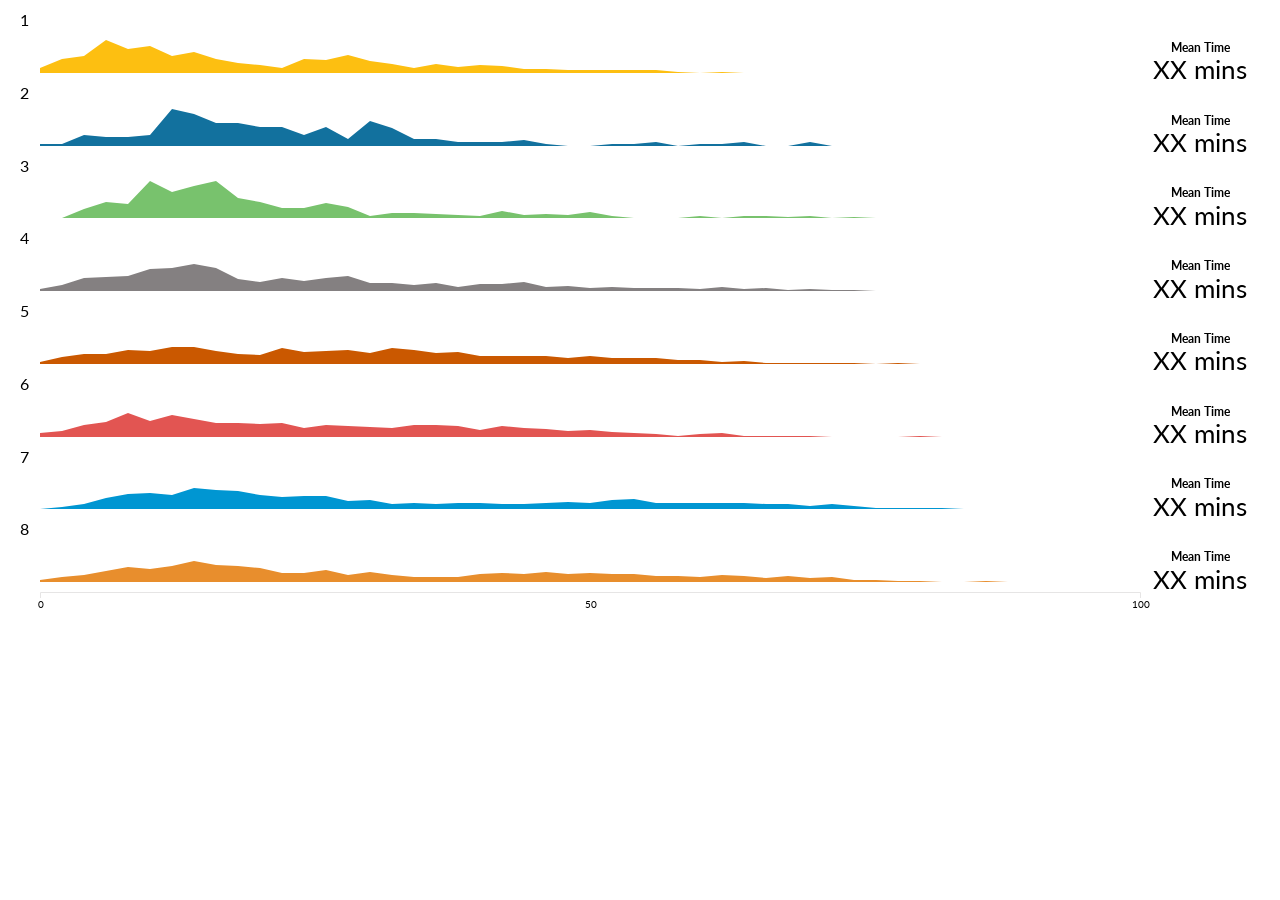
==== allwarddistro.html @ fe2b7de7 "rel link update" ====
<!DOCTYPE html>
<html>
<head>
    <meta charset='utf-8' />
    <title>Ward Map</title>
    <meta name='viewport' content='initial-scale=1,maximum-scale=1,user-scalable=no' />
    
    <link href='stylesheets/css/mapbox-gl.css' rel='stylesheet' />
    <link href="https://fonts.googleapis.com/css?family=Lato:300,400,700,300italic,400italic,700italic,900" rel="stylesheet" type="text/css">
    <link href="stylesheets/css/allwardsdistro.css" rel='stylesheet' />
    <style type="text/css">
    	body {
    		/*background-color: pink;*/
    	}
    </style>
    <!-- <link href="stylesheets/css/wardmap.css" rel='stylesheet' /> -->

</head>
<body>

<div id = "isDesktop40"></div>
<div id = "isTablet40"></div>
<div id = "isPhone40"></div>

<div id='map'></div>

<script src="js/lib/pym.min.js"></script>
<script src="js/lib/d3.v4.min.js"></script>
<script src="js/lib/jquery.min.js"></script>
<script src="js/AllWardDistro.js"></script>

</body>
</html>
---- stylesheets/css/mapbox-gl.css ----
.mapboxgl-map {
    font: 12px/20px 'Helvetica Neue', Arial, Helvetica, sans-serif;
    overflow: hidden;
    position: relative;
    -webkit-tap-highlight-color: rgba(0,0,0,0);
}
.mapboxgl-map:-webkit-full-screen {
    width: 100%;
    height: 100%;
}

.mapboxgl-missing-css {
    display: none;
}

.mapboxgl-canvas-container.mapboxgl-interactive,
.mapboxgl-ctrl-nav-compass {
    cursor: -webkit-grab;
    cursor: -moz-grab;
    cursor: grab;
}
.mapboxgl-canvas-container.mapboxgl-interactive:active,
.mapboxgl-ctrl-nav-compass:active {
    cursor: -webkit-grabbing;
    cursor: -moz-grabbing;
    cursor: grabbing;
}

.mapboxgl-canvas-container.mapboxgl-touch-zoom-rotate {
    -ms-touch-action: pan-x pan-y;
    touch-action: pan-x pan-y;
}
.mapboxgl-canvas-container.mapboxgl-touch-drag-pan {
    -ms-touch-action: pinch-zoom;
}
.mapboxgl-canvas-container.mapboxgl-touch-zoom-rotate.mapboxgl-touch-drag-pan {
    -ms-touch-action: none;
    touch-action: none;
}
.mapboxgl-ctrl-top-left,
.mapboxgl-ctrl-top-right,
.mapboxgl-ctrl-bottom-left,
.mapboxgl-ctrl-bottom-right  { position:absolute; pointer-events:none; z-index:2; }
.mapboxgl-ctrl-top-left      { top:0; left:0; }
.mapboxgl-ctrl-top-right     { top:0; right:0; }
.mapboxgl-ctrl-bottom-left   { bottom:0; left:0; }
.mapboxgl-ctrl-bottom-right  { right:0; bottom:0; }

.mapboxgl-ctrl { clear:both; pointer-events:auto }
.mapboxgl-ctrl-top-left .mapboxgl-ctrl { margin:10px 0 0 10px; float:left; }
.mapboxgl-ctrl-top-right .mapboxgl-ctrl{ margin:10px 10px 0 0; float:right; }
.mapboxgl-ctrl-bottom-left .mapboxgl-ctrl { margin:0 0 10px 10px; float:left; }
.mapboxgl-ctrl-bottom-right .mapboxgl-ctrl { margin:0 10px 10px 0; float:right; }

.mapboxgl-ctrl-group {
    border-radius: 4px;
    -moz-box-shadow: 0px 0px 2px rgba(0,0,0,0.1);
    -webkit-box-shadow: 0px 0px 2px rgba(0,0,0,0.1);
    box-shadow: 0px 0px 0px 2px rgba(0,0,0,0.1);
    overflow: hidden;
    background: #fff;
}
.mapboxgl-ctrl-group > button {
    width: 30px;
    height: 30px;
    display: block;
    padding: 0;
    outline: none;
    border: none;
    box-sizing: border-box;
    background-color: rgba(0,0,0,0);
    cursor: pointer;
}

.mapboxgl-ctrl-group > button + button {
    border-top: 1px solid #ddd;
}
/* https://bugzilla.mozilla.org/show_bug.cgi?id=140562 */
.mapboxgl-ctrl > button::-moz-focus-inner {
    border: 0;
    padding: 0;
}
.mapboxgl-ctrl > button:hover {
    background-color: rgba(0,0,0,0.05);
}
.mapboxgl-ctrl-icon,
.mapboxgl-ctrl-icon > .mapboxgl-ctrl-compass-arrow {
    speak: none;
    -webkit-font-smoothing: antialiased;
    -moz-osx-font-smoothing: grayscale;
}
.mapboxgl-ctrl-icon {
    padding: 5px;
}
.mapboxgl-ctrl-icon.mapboxgl-ctrl-zoom-out {
    background-image: url("data:image/svg+xml;charset=utf8,%3Csvg%20viewBox%3D%270%200%2020%2020%27%20xmlns%3D%27http%3A%2F%2Fwww.w3.org%2F2000%2Fsvg%27%3E%0A%20%20%3Cpath%20style%3D%27fill%3A%23333333%3B%27%20d%3D%27m%207%2C9%20c%20-0.554%2C0%20-1%2C0.446%20-1%2C1%200%2C0.554%200.446%2C1%201%2C1%20l%206%2C0%20c%200.554%2C0%201%2C-0.446%201%2C-1%200%2C-0.554%20-0.446%2C-1%20-1%2C-1%20z%27%20%2F%3E%0A%3C%2Fsvg%3E%0A");
}
.mapboxgl-ctrl-icon.mapboxgl-ctrl-zoom-in {
    background-image: url("data:image/svg+xml;charset=utf8,%3Csvg%20viewBox%3D%270%200%2020%2020%27%20xmlns%3D%27http%3A%2F%2Fwww.w3.org%2F2000%2Fsvg%27%3E%0A%20%20%3Cpath%20style%3D%27fill%3A%23333333%3B%27%20d%3D%27M%2010%206%20C%209.446%206%209%206.4459904%209%207%20L%209%209%20L%207%209%20C%206.446%209%206%209.446%206%2010%20C%206%2010.554%206.446%2011%207%2011%20L%209%2011%20L%209%2013%20C%209%2013.55401%209.446%2014%2010%2014%20C%2010.554%2014%2011%2013.55401%2011%2013%20L%2011%2011%20L%2013%2011%20C%2013.554%2011%2014%2010.554%2014%2010%20C%2014%209.446%2013.554%209%2013%209%20L%2011%209%20L%2011%207%20C%2011%206.4459904%2010.554%206%2010%206%20z%27%20%2F%3E%0A%3C%2Fsvg%3E%0A");
}
.mapboxgl-ctrl-icon.mapboxgl-ctrl-geolocate {
    background-image: url("data:image/svg+xml;charset=utf-8,%3Csvg%20viewBox%3D%270%200%2020%2020%27%20xmlns%3D%27http%3A%2F%2Fwww.w3.org%2F2000%2Fsvg%27%3E%0D%0A%20%20%3Cpath%20style%3D%27fill%3A%23333%3B%27%20d%3D%27M10%204C9%204%209%205%209%205L9%205.1A5%205%200%200%200%205.1%209L5%209C5%209%204%209%204%2010%204%2011%205%2011%205%2011L5.1%2011A5%205%200%200%200%209%2014.9L9%2015C9%2015%209%2016%2010%2016%2011%2016%2011%2015%2011%2015L11%2014.9A5%205%200%200%200%2014.9%2011L15%2011C15%2011%2016%2011%2016%2010%2016%209%2015%209%2015%209L14.9%209A5%205%200%200%200%2011%205.1L11%205C11%205%2011%204%2010%204zM10%206.5A3.5%203.5%200%200%201%2013.5%2010%203.5%203.5%200%200%201%2010%2013.5%203.5%203.5%200%200%201%206.5%2010%203.5%203.5%200%200%201%2010%206.5zM10%208.3A1.8%201.8%200%200%200%208.3%2010%201.8%201.8%200%200%200%2010%2011.8%201.8%201.8%200%200%200%2011.8%2010%201.8%201.8%200%200%200%2010%208.3z%27%20%2F%3E%0D%0A%3C%2Fsvg%3E");
}
.mapboxgl-ctrl-icon.mapboxgl-ctrl-geolocate:disabled {
    background-image: url("data:image/svg+xml;charset=utf-8,%3Csvg%20viewBox%3D%270%200%2020%2020%27%20xmlns%3D%27http%3A%2F%2Fwww.w3.org%2F2000%2Fsvg%27%3E%0D%0A%20%20%3Cpath%20style%3D%27fill%3A%23aaa%3B%27%20d%3D%27M10%204C9%204%209%205%209%205L9%205.1A5%205%200%200%200%205.1%209L5%209C5%209%204%209%204%2010%204%2011%205%2011%205%2011L5.1%2011A5%205%200%200%200%209%2014.9L9%2015C9%2015%209%2016%2010%2016%2011%2016%2011%2015%2011%2015L11%2014.9A5%205%200%200%200%2014.9%2011L15%2011C15%2011%2016%2011%2016%2010%2016%209%2015%209%2015%209L14.9%209A5%205%200%200%200%2011%205.1L11%205C11%205%2011%204%2010%204zM10%206.5A3.5%203.5%200%200%201%2013.5%2010%203.5%203.5%200%200%201%2010%2013.5%203.5%203.5%200%200%201%206.5%2010%203.5%203.5%200%200%201%2010%206.5zM10%208.3A1.8%201.8%200%200%200%208.3%2010%201.8%201.8%200%200%200%2010%2011.8%201.8%201.8%200%200%200%2011.8%2010%201.8%201.8%200%200%200%2010%208.3z%27%20%2F%3E%0D%0A%3C%2Fsvg%3E");
}
.mapboxgl-ctrl-icon.mapboxgl-ctrl-geolocate.mapboxgl-ctrl-geolocate-active {
    background-image: url("data:image/svg+xml;charset=utf-8,%3Csvg%20viewBox%3D%270%200%2020%2020%27%20xmlns%3D%27http%3A%2F%2Fwww.w3.org%2F2000%2Fsvg%27%3E%0D%0A%20%20%3Cpath%20style%3D%27fill%3A%2333b5e5%3B%27%20d%3D%27M10%204C9%204%209%205%209%205L9%205.1A5%205%200%200%200%205.1%209L5%209C5%209%204%209%204%2010%204%2011%205%2011%205%2011L5.1%2011A5%205%200%200%200%209%2014.9L9%2015C9%2015%209%2016%2010%2016%2011%2016%2011%2015%2011%2015L11%2014.9A5%205%200%200%200%2014.9%2011L15%2011C15%2011%2016%2011%2016%2010%2016%209%2015%209%2015%209L14.9%209A5%205%200%200%200%2011%205.1L11%205C11%205%2011%204%2010%204zM10%206.5A3.5%203.5%200%200%201%2013.5%2010%203.5%203.5%200%200%201%2010%2013.5%203.5%203.5%200%200%201%206.5%2010%203.5%203.5%200%200%201%2010%206.5zM10%208.3A1.8%201.8%200%200%200%208.3%2010%201.8%201.8%200%200%200%2010%2011.8%201.8%201.8%200%200%200%2011.8%2010%201.8%201.8%200%200%200%2010%208.3z%27%20%2F%3E%0D%0A%3C%2Fsvg%3E");
}
.mapboxgl-ctrl-icon.mapboxgl-ctrl-geolocate.mapboxgl-ctrl-geolocate-active-error {
    background-image: url("data:image/svg+xml;charset=utf-8,%3Csvg%20viewBox%3D%270%200%2020%2020%27%20xmlns%3D%27http%3A%2F%2Fwww.w3.org%2F2000%2Fsvg%27%3E%0D%0A%20%20%3Cpath%20style%3D%27fill%3A%23e58978%3B%27%20d%3D%27M10%204C9%204%209%205%209%205L9%205.1A5%205%200%200%200%205.1%209L5%209C5%209%204%209%204%2010%204%2011%205%2011%205%2011L5.1%2011A5%205%200%200%200%209%2014.9L9%2015C9%2015%209%2016%2010%2016%2011%2016%2011%2015%2011%2015L11%2014.9A5%205%200%200%200%2014.9%2011L15%2011C15%2011%2016%2011%2016%2010%2016%209%2015%209%2015%209L14.9%209A5%205%200%200%200%2011%205.1L11%205C11%205%2011%204%2010%204zM10%206.5A3.5%203.5%200%200%201%2013.5%2010%203.5%203.5%200%200%201%2010%2013.5%203.5%203.5%200%200%201%206.5%2010%203.5%203.5%200%200%201%2010%206.5zM10%208.3A1.8%201.8%200%200%200%208.3%2010%201.8%201.8%200%200%200%2010%2011.8%201.8%201.8%200%200%200%2011.8%2010%201.8%201.8%200%200%200%2010%208.3z%27%20%2F%3E%0D%0A%3C%2Fsvg%3E");
}
.mapboxgl-ctrl-icon.mapboxgl-ctrl-geolocate.mapboxgl-ctrl-geolocate-background {
    background-image: url("data:image/svg+xml;charset=utf-8,%3Csvg%20viewBox%3D%270%200%2020%2020%27%20xmlns%3D%27http%3A%2F%2Fwww.w3.org%2F2000%2Fsvg%27%3E%0A%20%20%3Cpath%20style%3D%27fill%3A%2333b5e5%3B%27%20d%3D%27M%2010%2C4%20C%209%2C4%209%2C5%209%2C5%20L%209%2C5.1%20C%207.0357113%2C5.5006048%205.5006048%2C7.0357113%205.1%2C9%20L%205%2C9%20c%200%2C0%20-1%2C0%20-1%2C1%200%2C1%201%2C1%201%2C1%20l%200.1%2C0%20c%200.4006048%2C1.964289%201.9357113%2C3.499395%203.9%2C3.9%20L%209%2C15%20c%200%2C0%200%2C1%201%2C1%201%2C0%201%2C-1%201%2C-1%20l%200%2C-0.1%20c%201.964289%2C-0.400605%203.499395%2C-1.935711%203.9%2C-3.9%20l%200.1%2C0%20c%200%2C0%201%2C0%201%2C-1%20C%2016%2C9%2015%2C9%2015%2C9%20L%2014.9%2C9%20C%2014.499395%2C7.0357113%2012.964289%2C5.5006048%2011%2C5.1%20L%2011%2C5%20c%200%2C0%200%2C-1%20-1%2C-1%20z%20m%200%2C2.5%20c%201.932997%2C0%203.5%2C1.5670034%203.5%2C3.5%200%2C1.932997%20-1.567003%2C3.5%20-3.5%2C3.5%20C%208.0670034%2C13.5%206.5%2C11.932997%206.5%2C10%206.5%2C8.0670034%208.0670034%2C6.5%2010%2C6.5%20Z%27%20%2F%3E%0A%3C%2Fsvg%3E");
}
.mapboxgl-ctrl-icon.mapboxgl-ctrl-geolocate.mapboxgl-ctrl-geolocate-background-error {
    background-image: url("data:image/svg+xml;charset=utf-8,%3Csvg%20viewBox%3D%270%200%2020%2020%27%20xmlns%3D%27http%3A%2F%2Fwww.w3.org%2F2000%2Fsvg%27%3E%0A%20%20%3Cpath%20style%3D%27fill%3A%23e54e33%3B%27%20d%3D%27M%2010%2C4%20C%209%2C4%209%2C5%209%2C5%20L%209%2C5.1%20C%207.0357113%2C5.5006048%205.5006048%2C7.0357113%205.1%2C9%20L%205%2C9%20c%200%2C0%20-1%2C0%20-1%2C1%200%2C1%201%2C1%201%2C1%20l%200.1%2C0%20c%200.4006048%2C1.964289%201.9357113%2C3.499395%203.9%2C3.9%20L%209%2C15%20c%200%2C0%200%2C1%201%2C1%201%2C0%201%2C-1%201%2C-1%20l%200%2C-0.1%20c%201.964289%2C-0.400605%203.499395%2C-1.935711%203.9%2C-3.9%20l%200.1%2C0%20c%200%2C0%201%2C0%201%2C-1%20C%2016%2C9%2015%2C9%2015%2C9%20L%2014.9%2C9%20C%2014.499395%2C7.0357113%2012.964289%2C5.5006048%2011%2C5.1%20L%2011%2C5%20c%200%2C0%200%2C-1%20-1%2C-1%20z%20m%200%2C2.5%20c%201.932997%2C0%203.5%2C1.5670034%203.5%2C3.5%200%2C1.932997%20-1.567003%2C3.5%20-3.5%2C3.5%20C%208.0670034%2C13.5%206.5%2C11.932997%206.5%2C10%206.5%2C8.0670034%208.0670034%2C6.5%2010%2C6.5%20Z%27%20%2F%3E%0A%3C%2Fsvg%3E");
}
.mapboxgl-ctrl-icon.mapboxgl-ctrl-geolocate.mapboxgl-ctrl-geolocate-waiting {
    -webkit-animation: mapboxgl-spin 2s infinite linear;
    -moz-animation: mapboxgl-spin 2s infinite linear;
    -o-animation: mapboxgl-spin 2s infinite linear;
    -ms-animation: mapboxgl-spin 2s infinite linear;
    animation: mapboxgl-spin 2s infinite linear;
}

@-webkit-keyframes mapboxgl-spin {
    0% { -webkit-transform: rotate(0deg); }
    100% { -webkit-transform: rotate(360deg); }
}
@-moz-keyframes mapboxgl-spin {
    0% { -moz-transform: rotate(0deg); }
    100% { -moz-transform: rotate(360deg); }
}
@-o-keyframes mapboxgl-spin {
    0% { -o-transform: rotate(0deg); }
    100% { -o-transform: rotate(360deg); }
}
@-ms-keyframes mapboxgl-spin {
    0% { -ms-transform: rotate(0deg); }
    100% { -ms-transform: rotate(360deg); }
}
@keyframes mapboxgl-spin {
    0% { transform: rotate(0deg); }
    100% { transform: rotate(360deg); }
}
.mapboxgl-ctrl-icon.mapboxgl-ctrl-fullscreen  {
    background-image: url("[data-uri]");
}
.mapboxgl-ctrl-icon.mapboxgl-ctrl-shrink  {
    background-image: url("[data-uri]");
}
.mapboxgl-ctrl-icon.mapboxgl-ctrl-compass > .mapboxgl-ctrl-compass-arrow {
    width: 20px;
    height: 20px;
    margin: 5px;
    background-image: url("data:image/svg+xml;charset=utf8,%3Csvg%20xmlns%3D%27http%3A%2F%2Fwww.w3.org%2F2000%2Fsvg%27%20viewBox%3D%270%200%2020%2020%27%3E%0A%09%3Cpolygon%20fill%3D%27%23333333%27%20points%3D%276%2C9%2010%2C1%2014%2C9%27%2F%3E%0A%09%3Cpolygon%20fill%3D%27%23CCCCCC%27%20points%3D%276%2C11%2010%2C19%2014%2C11%20%27%2F%3E%0A%3C%2Fsvg%3E");
    background-repeat: no-repeat;
    display: inline-block;
}

a.mapboxgl-ctrl-logo {
    width: 85px;
    height: 21px;
    margin: 0 0 -3px -3px;
    display: block;
    background-repeat: no-repeat;
    cursor: pointer;
    background-image: url([data-uri]);
}

.mapboxgl-ctrl.mapboxgl-ctrl-attrib {
    padding: 0 5px;
    background-color: rgba(255, 255, 255, .5);
    margin: 0;
}
.mapboxgl-ctrl-attrib.mapboxgl-compact {
    padding-top: 2px;
    padding-bottom: 2px;
    margin: 0 10px 10px 10px;
    position: relative;
    padding-right: 24px;
    background-color: #fff;
    border-radius: 3px 12px 12px 3px;
    visibility: hidden;
}
.mapboxgl-ctrl-attrib.mapboxgl-compact:hover {
    visibility: visible;
}
.mapboxgl-ctrl-attrib.mapboxgl-compact:after {
    content: '';
    cursor: pointer;
    position: absolute;
    bottom: 0;
    right: 0;
    background-image: url("data:image/svg+xml;charset=utf-8,%3Csvg%20viewBox%3D%270%200%2020%2020%27%20xmlns%3D%27http%3A%2F%2Fwww.w3.org%2F2000%2Fsvg%27%3E%0D%0A%09%3Cpath%20fill%3D%27%23333333%27%20fill-rule%3D%27evenodd%27%20d%3D%27M4%2C10a6%2C6%200%201%2C0%2012%2C0a6%2C6%200%201%2C0%20-12%2C0%20M9%2C7a1%2C1%200%201%2C0%202%2C0a1%2C1%200%201%2C0%20-2%2C0%20M9%2C10a1%2C1%200%201%2C1%202%2C0l0%2C3a1%2C1%200%201%2C1%20-2%2C0%27%20%2F%3E%0D%0A%3C%2Fsvg%3E");
    background-color: rgba(255, 255, 255, .5);
    width: 24px;
    height: 24px;
    box-sizing: border-box;
    visibility: visible;
    border-radius: 12px;
}
.mapboxgl-ctrl-attrib a {
    color: rgba(0,0,0,0.75);
    text-decoration: none;
}
.mapboxgl-ctrl-attrib a:hover {
    color: inherit;
    text-decoration: underline;
}
/* stylelint-disable */
.mapboxgl-ctrl-attrib .mapbox-improve-map {
    font-weight: bold;
    margin-left: 2px;
}
.mapboxgl-attrib-empty {
    display: none;
}
/*stylelint-enable*/
.mapboxgl-ctrl-scale {
    background-color: rgba(255,255,255,0.75);
    font-size: 10px;
    border-width: medium 2px 2px;
    border-style: none solid solid;
    border-color: #333;
    padding: 0 5px;
    color: #333;
    box-sizing: border-box;
}

.mapboxgl-popup {
    position: absolute;
    top: 0;
    left: 0;
    display: -webkit-flex;
    display: flex;
    will-change: transform;
    pointer-events: none;
}
.mapboxgl-popup-anchor-top,
.mapboxgl-popup-anchor-top-left,
.mapboxgl-popup-anchor-top-right {
    -webkit-flex-direction: column;
    flex-direction: column;
}
.mapboxgl-popup-anchor-bottom,
.mapboxgl-popup-anchor-bottom-left,
.mapboxgl-popup-anchor-bottom-right {
    -webkit-flex-direction: column-reverse;
    flex-direction: column-reverse;
}
.mapboxgl-popup-anchor-left {
    -webkit-flex-direction: row;
    flex-direction: row;
}
.mapboxgl-popup-anchor-right {
    -webkit-flex-direction: row-reverse;
    flex-direction: row-reverse;
}
.mapboxgl-popup-tip {
    width: 0;
    height: 0;
    border: 10px solid transparent;
    z-index: 1;
}
.mapboxgl-popup-anchor-top .mapboxgl-popup-tip {
    -webkit-align-self: center;
    align-self: center;
    border-top: none;
    border-bottom-color: #fff;
}
.mapboxgl-popup-anchor-top-left .mapboxgl-popup-tip {
    -webkit-align-self: flex-start;
    align-self: flex-start;
    border-top: none;
    border-left: none;
    border-bottom-color: #fff;
}
.mapboxgl-popup-anchor-top-right .mapboxgl-popup-tip {
    -webkit-align-self: flex-end;
    align-self: flex-end;
    border-top: none;
    border-right: none;
    border-bottom-color: #fff;
}
.mapboxgl-popup-anchor-bottom .mapboxgl-popup-tip {
    -webkit-align-self: center;
    align-self: center;
    border-bottom: none;
    border-top-color: #fff;
}
.mapboxgl-popup-anchor-bottom-left .mapboxgl-popup-tip {
    -webkit-align-self: flex-start;
    align-self: flex-start;
    border-bottom: none;
    border-left: none;
    border-top-color: #fff;
}
.mapboxgl-popup-anchor-bottom-right .mapboxgl-popup-tip {
    -webkit-align-self: flex-end;
    align-self: flex-end;
    border-bottom: none;
    border-right: none;
    border-top-color: #fff;
}
.mapboxgl-popup-anchor-left .mapboxgl-popup-tip {
    -webkit-align-self: center;
    align-self: center;
    border-left: none;
    border-right-color: #fff;
}
.mapboxgl-popup-anchor-right .mapboxgl-popup-tip {
    -webkit-align-self: center;
    align-self: center;
    border-right: none;
    border-left-color: #fff;
}
.mapboxgl-popup-close-button {
    position: absolute;
    right: 0;
    top: 0;
    border: none;
    border-radius: 0 3px 0 0;
    cursor: pointer;
    background-color: rgba(0,0,0,0);
}
.mapboxgl-popup-close-button:hover {
    background-color: rgba(0,0,0,0.05);
}
.mapboxgl-popup-content {
    position: relative;
    background: #fff;
    border-radius: 3px;
    box-shadow: 0 1px 2px rgba(0,0,0,0.10);
    padding: 10px 10px 15px;
    pointer-events: auto;
}
.mapboxgl-popup-anchor-top-left .mapboxgl-popup-content {
    border-top-left-radius: 0;
}
.mapboxgl-popup-anchor-top-right .mapboxgl-popup-content {
    border-top-right-radius: 0;
}
.mapboxgl-popup-anchor-bottom-left .mapboxgl-popup-content {
    border-bottom-left-radius: 0;
}
.mapboxgl-popup-anchor-bottom-right .mapboxgl-popup-content {
    border-bottom-right-radius: 0;
}

.mapboxgl-marker {
    position: absolute;
    top: 0;
    left: 0;
    will-change: transform;
}

.mapboxgl-user-location-dot {
    background-color: #1da1f2;
    width: 15px;
    height: 15px;
    border-radius: 50%;
    box-shadow: 0 0 2px rgba(0, 0, 0, 0.25);
}
.mapboxgl-user-location-dot::before {
    background-color: #1da1f2;
    content: '';
    width: 15px;
    height: 15px;
    border-radius: 50%;
    position: absolute;
    -webkit-animation: mapboxgl-user-location-dot-pulse 2s infinite;
    -moz-animation: mapboxgl-user-location-dot-pulse 2s infinite;
    -ms-animation: mapboxgl-user-location-dot-pulse 2s infinite;
    animation: mapboxgl-user-location-dot-pulse 2s infinite;
}
.mapboxgl-user-location-dot::after {
    border-radius: 50%;
    border: 2px solid #fff;
    content: '';
    height: 15px;
    left: -2px;
    position: absolute;
    top: -2px;
    width: 15px;
}

@-webkit-keyframes mapboxgl-user-location-dot-pulse {
    0%   { -webkit-transform: scale(1); opacity: 1; }
    70%  { -webkit-transform: scale(3); opacity: 0; }
    100% { -webkit-transform: scale(1); opacity: 0; }
}
@-ms-keyframes mapboxgl-user-location-dot-pulse {
    0%   { -ms-transform: scale(1); opacity: 1; }
    70%  { -ms-transform: scale(3); opacity: 0; }
    100% { -ms-transform: scale(1); opacity: 0; }
}
@keyframes mapboxgl-user-location-dot-pulse {
    0%   { transform: scale(1); opacity: 1; }
    70%  { transform: scale(3); opacity: 0; }
    100% { transform: scale(1); opacity: 0; }
}
.mapboxgl-user-location-dot-stale {
    background-color: #aaa;
}
.mapboxgl-user-location-dot-stale:after {
    display: none
}

.mapboxgl-crosshair,
.mapboxgl-crosshair .mapboxgl-interactive,
.mapboxgl-crosshair .mapboxgl-interactive:active {
    cursor: crosshair;
}
.mapboxgl-boxzoom {
    position: absolute;
    top: 0;
    left: 0;
    width: 0;
    height: 0;
    background: #fff;
    border: 2px dotted #202020;
    opacity: 0.5;
}

@media print {
/* stylelint-disable */
    .mapbox-improve-map {
        display:none;
    }
/* stylelint-enable */
}
---- stylesheets/css/allwardsdistro.css ----
/*colors*/
/* line 31, ../sass/_variables.scss */
#isPhone, #isTablet, #isDesktop {
  display: none;
  pointer-events: none;
  width: 0;
  height: 0;
  position: fixed;
  top: 0;
  left: 0;
}

/* line 41, ../sass/_variables.scss */
.hide-for-mobile-only {
  display: block;
}

/* line 45, ../sass/_variables.scss */
.show-for-mobile-only {
  display: none;
}

@media (max-width: 768px) {
  /* line 51, ../sass/_variables.scss */
  #isPhone {
    display: block;
  }

  /* line 55, ../sass/_variables.scss */
  #isTablet, #isDesktop {
    display: none;
  }

  /* line 59, ../sass/_variables.scss */
  .hide-for-mobile-only {
    display: none;
  }

  /* line 62, ../sass/_variables.scss */
  .show-for-mobile-only {
    display: block;
  }
}
@media (max-width: 960px) {
  /* line 68, ../sass/_variables.scss */
  #isTablet {
    display: block;
  }

  /* line 72, ../sass/_variables.scss */
  #isPhone, #isDesktop {
    display: none;
  }
}
/* Text styles */
/* line 3, ../sass/_typography.scss */
h1 {
  font-family: Lato;
  font-size: 36px;
  text-align: left;
  color: #000000;
  font-weight: 400;
}

/* line 11, ../sass/_typography.scss */
h2 {
  font-family: Lato;
  font-size: 25px;
  line-height: 1.36;
  text-align: left;
  color: #000000;
  font-weight: 400;
}

/* line 20, ../sass/_typography.scss */
.placeholder {
  font-family: Lato;
  font-size: 18px;
  font-weight: 900;
  line-height: 1.56;
  text-align: left;
  color: #db2b27;
  color: #db2b27;
}

/* line 30, ../sass/_typography.scss */
.button-text {
  font-family: Lato;
  font-size: 18px;
  font-weight: 900;
  line-height: 1.28;
  text-align: center;
  color: #ffffff;
}

/* line 39, ../sass/_typography.scss */
.chart-title {
  font-family: Lato;
  font-size: 18px;
  font-weight: bold;
  text-align: left;
  color: #000000;
}

/* line 47, ../sass/_typography.scss */
.tagline {
  font-family: Lato;
  font-size: 18px;
  font-style: italic;
  line-height: 1.31;
  text-align: left;
  color: #000000;
}

/* line 57, ../sass/_typography.scss */
p {
  font-family: Lato;
  font-size: 18px;
  line-height: 1.56;
  text-align: left;
  color: #000000;
}

/* line 65, ../sass/_typography.scss */
link {
  font-family: Lato;
  font-size: 18px;
  line-height: 1.56;
  text-align: left;
  color: #0096d2;
  color: #0096d2;
}

/* line 74, ../sass/_typography.scss */
.title-mobile {
  font-family: Lato;
  font-size: 16px;
  font-weight: bold;
  line-height: 1.25;
  text-align: left;
  color: #000000;
}

/* line 83, ../sass/_typography.scss */
h3 {
  font-family: Lato;
  font-size: 15px;
  text-align: left;
  color: #0096d2;
  color: #0096d2;
}

/* line 91, ../sass/_typography.scss */
.subtitle {
  font-family: Lato;
  font-size: 14px;
  text-align: left;
  color: #000000;
}

/* line 98, ../sass/_typography.scss */
.data-labels {
  font-family: Lato;
  font-size: 12px;
  font-weight: bold;
  text-align: left;
  color: #000000;
}

/* line 106, ../sass/_typography.scss */
.x-and-y-axis-titles {
  font-family: Lato;
  font-size: 12px;
  font-style: italic;
  text-align: left;
  color: #000000;
}

/* line 114, ../sass/_typography.scss */
.p-small {
  font-family: Lato;
  font-size: 12px;
  line-height: 1.67;
  text-align: left;
  color: #000000;
}

/* line 122, ../sass/_typography.scss */
.key-labels {
  font-family: Lato;
  font-size: 12px;
  text-align: left;
  color: #000000;
}

/* line 129, ../sass/_typography.scss */
.x-and-y-axis-labels {
  font-family: Lato;
  font-size: 12px;
  text-align: left;
  color: #000000;
}

/* line 136, ../sass/_typography.scss */
.data-point-label {
  font-family: Lato;
  font-size: 11px;
  text-align: left;
  color: #000000;
}

/* line 143, ../sass/_typography.scss */
.source-and-notes {
  font-family: Lato;
  font-size: 11px;
  text-align: left;
  color: #000000;
}

@media (max-width: 960px) {
  /* line 157, ../sass/_typography.scss */
  p {
    font-size: 16px;
    line-height: 1.5;
  }

  /* line 161, ../sass/_typography.scss */
  h1 {
    font-size: 24px;
  }

  /* line 165, ../sass/_typography.scss */
  h2 {
    font-size: 20px;
    line-height: 1.3;
    margin-bottom: 20px;
  }

  /* line 171, ../sass/_typography.scss */
  .tagline {
    font-size: 16px;
    line-height: 1.31;
  }
}
/* line 4, ../sass/allwardsdistro.scss */
#isPhone40, #isTablet40, #isDesktop40 {
  display: none;
  pointer-events: none;
  width: 0;
  height: 0;
  position: fixed;
  top: 0;
  left: 0;
}

/* line 14, ../sass/allwardsdistro.scss */
#isDesktop40 {
  display: block;
}

/* line 18, ../sass/allwardsdistro.scss */
html, body {
  padding: 0px;
  margin: 0px;
}

/* line 25, ../sass/allwardsdistro.scss */
#map {
  position: relative;
  width: 100%;
  height: 632px;
}

/* line 33, ../sass/allwardsdistro.scss */
svg {
  position: absolute;
  width: 100%;
  height: 100%;
}

/* line 39, ../sass/allwardsdistro.scss */
.ward.distro.w1, .ward.wardmap.w1 {
  fill: #fdbf11;
}

/* line 40, ../sass/allwardsdistro.scss */
.ward.distro.w2, .ward.wardmap.w2 {
  fill: #12719e;
}

/* line 41, ../sass/allwardsdistro.scss */
.ward.distro.w3, .ward.wardmap.w3 {
  fill: #78c26d;
}

/* line 42, ../sass/allwardsdistro.scss */
.ward.distro.w4, .ward.wardmap.w4 {
  fill: #848081;
}

/* line 43, ../sass/allwardsdistro.scss */
.ward.distro.w5, .ward.wardmap.w5 {
  fill: #ca5800;
}

/* line 44, ../sass/allwardsdistro.scss */
.ward.distro.w6, .ward.wardmap.w6 {
  fill: #e25552;
}

/* line 45, ../sass/allwardsdistro.scss */
.ward.distro.w7, .ward.wardmap.w7 {
  fill: #0096d2;
}

/* line 46, ../sass/allwardsdistro.scss */
.ward.distro.w8, .ward.wardmap.w8 {
  fill: #e88e2d;
}

/* line 48, ../sass/allwardsdistro.scss */
div.meanTime, div.name {
  position: fixed;
  font-family: Lato;
}

/* line 53, ../sass/allwardsdistro.scss */
div.meanTime p, div.name p {
  font-size: 12px;
  text-align: center;
  margin: 0px;
  padding: 0px;
  font-weight: 700;
  line-height: 80%;
}

/* line 62, ../sass/allwardsdistro.scss */
div.name {
  width: 70px;
}

/* line 66, ../sass/allwardsdistro.scss */
div.meanTime {
  width: 100px;
}

/* line 70, ../sass/allwardsdistro.scss */
div.name p {
  text-align: right;
}

/* line 74, ../sass/allwardsdistro.scss */
div.meanTime h2 {
  font-size: 26px;
  text-align: center;
  margin: 0px;
  padding: 0px;
}

/* line 81, ../sass/allwardsdistro.scss */
.domain {
  stroke: #e6e5e5;
}

/* line 85, ../sass/allwardsdistro.scss */
.tick line {
  display: none;
}

/* line 89, ../sass/allwardsdistro.scss */
.tick text {
  font-family: Lato;
}

@media (max-width: 307.2px) {
  /* line 94, ../sass/allwardsdistro.scss */
  #map {
    height: 300px;
  }

  /* line 98, ../sass/allwardsdistro.scss */
  #isPhone40 {
    display: block;
  }

  /* line 102, ../sass/allwardsdistro.scss */
  #isTablet40, #isDesktop40 {
    display: none;
  }
}
@media (max-width: 384px) {
  /* line 108, ../sass/allwardsdistro.scss */
  #map {
    height: 374px;
  }

  /* line 112, ../sass/allwardsdistro.scss */
  #isTablet {
    display: block;
  }

  /* line 116, ../sass/allwardsdistro.scss */
  #isPhone, #isDesktop {
    display: none;
  }
}
@media (max-width: 440px) {
  /* line 123, ../sass/allwardsdistro.scss */
  #map {
    height: 474px;
  }
}
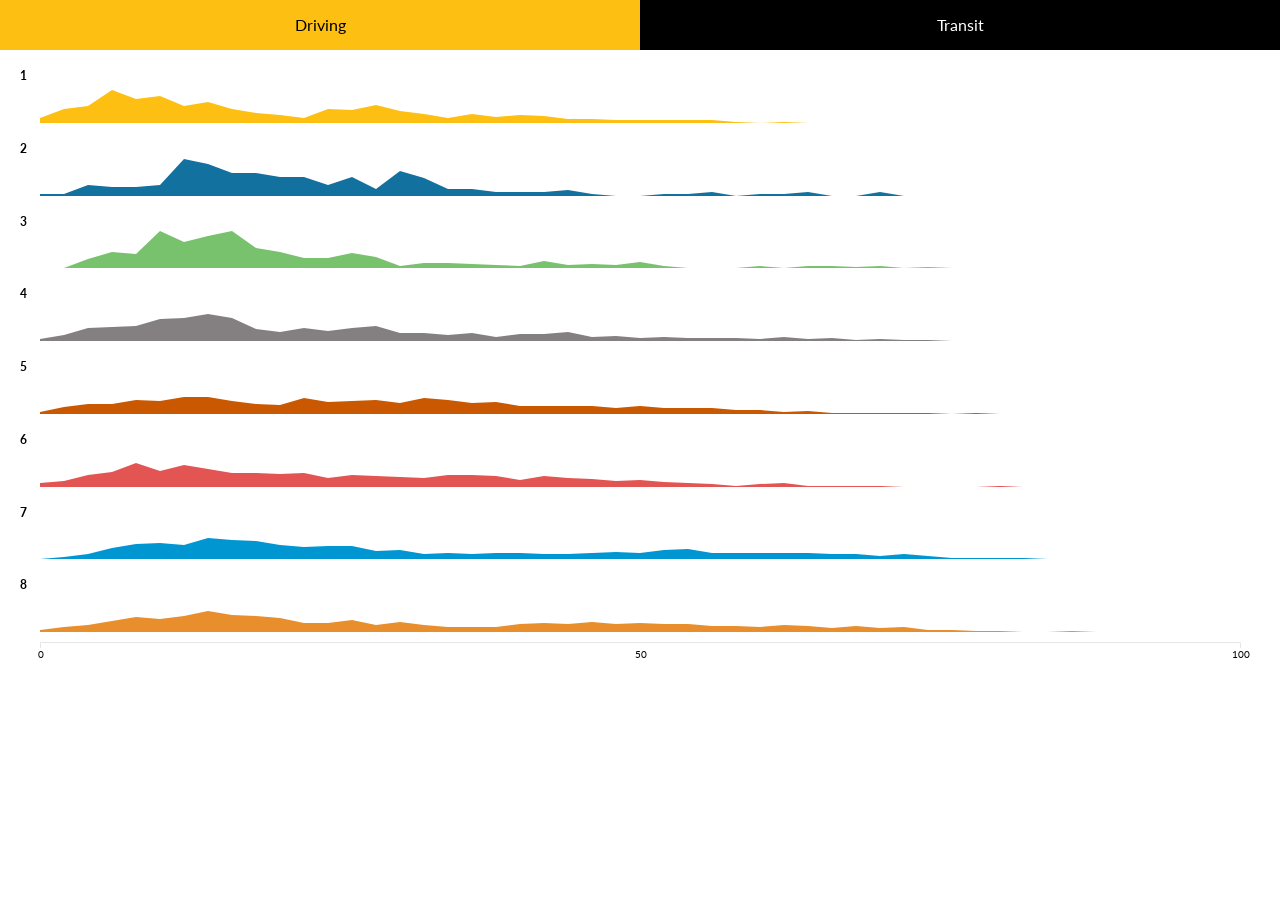
==== commit d1687efd: "add hover to the distro charts" ====
--- a/allwarddistro.html
+++ b/allwarddistro.html
@@ -2,7 +2,7 @@
 <html>
 <head>
     <meta charset='utf-8' />
-    <title>Ward Map</title>
+    <title>Ward Distributions</title>
     <meta name='viewport' content='initial-scale=1,maximum-scale=1,user-scalable=no' />
     
     <link href='stylesheets/css/mapbox-gl.css' rel='stylesheet' />
@@ -12,6 +12,30 @@
     	body {
     		/*background-color: pink;*/
     	}
+
+        .button-container {
+            width: 100%;
+        }
+
+        .button {
+            width: 50%;
+            height: 30px;
+            background-color: #000;
+            color: #fff;
+            float: left;
+            font-family: Lato;
+            line-height: 120%;
+            cursor: pointer;
+            padding-top: 15px;
+            padding-bottom: 5px;
+            text-align: center;
+        }
+
+        .button.active {
+            background-color: #fdbf11;
+            color: #000;
+        }
+
     </style>
     <!-- <link href="stylesheets/css/wardmap.css" rel='stylesheet' /> -->
 
@@ -22,8 +46,13 @@
 <div id = "isTablet40"></div>
 <div id = "isPhone40"></div>
 
-<div id='map'></div>
-
+<div id='map_container'>
+    <div class="button-container">
+        <div class="button active">Driving</div>
+        <div class="button">Transit</div>
+    </div>
+    <div id='map'></div>
+</div>
 <script src="js/lib/pym.min.js"></script>
 <script src="js/lib/d3.v4.min.js"></script>
 <script src="js/lib/jquery.min.js"></script>
--- a/stylesheets/css/allwardsdistro.css
+++ b/stylesheets/css/allwardsdistro.css
@@ -245,7 +245,7 @@
 /* line 4, ../sass/allwardsdistro.scss */
 #isPhone40, #isTablet40, #isDesktop40 {
   display: none;
-  pointer-events: none;
+  pointer-events: 5one;
   width: 0;
   height: 0;
   position: fixed;
@@ -265,66 +265,91 @@
 }
 
 /* line 25, ../sass/allwardsdistro.scss */
-#map {
+#map_container {
   position: relative;
   width: 100%;
   height: 632px;
 }
 
-/* line 33, ../sass/allwardsdistro.scss */
+/* line 32, ../sass/allwardsdistro.scss */
+#map {
+  top: 50px;
+  position: absolute;
+  width: 100%;
+  height: 100%;
+}
+
+/* line 40, ../sass/allwardsdistro.scss */
 svg {
   position: absolute;
   width: 100%;
   height: 100%;
 }
 
-/* line 39, ../sass/allwardsdistro.scss */
+/* line 46, ../sass/allwardsdistro.scss */
 .ward.distro.w1, .ward.wardmap.w1 {
   fill: #fdbf11;
 }
 
-/* line 40, ../sass/allwardsdistro.scss */
+/* line 47, ../sass/allwardsdistro.scss */
 .ward.distro.w2, .ward.wardmap.w2 {
   fill: #12719e;
 }
 
-/* line 41, ../sass/allwardsdistro.scss */
+/* line 48, ../sass/allwardsdistro.scss */
 .ward.distro.w3, .ward.wardmap.w3 {
   fill: #78c26d;
 }
 
-/* line 42, ../sass/allwardsdistro.scss */
+/* line 49, ../sass/allwardsdistro.scss */
 .ward.distro.w4, .ward.wardmap.w4 {
   fill: #848081;
 }
 
-/* line 43, ../sass/allwardsdistro.scss */
+/* line 50, ../sass/allwardsdistro.scss */
 .ward.distro.w5, .ward.wardmap.w5 {
   fill: #ca5800;
 }
 
-/* line 44, ../sass/allwardsdistro.scss */
+/* line 51, ../sass/allwardsdistro.scss */
 .ward.distro.w6, .ward.wardmap.w6 {
   fill: #e25552;
 }
 
-/* line 45, ../sass/allwardsdistro.scss */
+/* line 52, ../sass/allwardsdistro.scss */
 .ward.distro.w7, .ward.wardmap.w7 {
   fill: #0096d2;
 }
 
-/* line 46, ../sass/allwardsdistro.scss */
+/* line 53, ../sass/allwardsdistro.scss */
 .ward.distro.w8, .ward.wardmap.w8 {
   fill: #e88e2d;
 }
 
-/* line 48, ../sass/allwardsdistro.scss */
+/* line 56, ../sass/allwardsdistro.scss */
+.numYO {
+  font-family: Lato;
+  font-size: 12px;
+  font-weight: 700;
+}
+
+/* line 62, ../sass/allwardsdistro.scss */
+.hoverbox {
+  fill: #fff;
+}
+
+/* line 66, ../sass/allwardsdistro.scss */
+.hoverbox.active {
+  fill: #a2d4ec;
+}
+
+/* line 70, ../sass/allwardsdistro.scss */
 div.meanTime, div.name {
   position: fixed;
   font-family: Lato;
 }
 
-/* line 53, ../sass/allwardsdistro.scss */
+/* line 75, ../sass/allwardsdistro.scss */
 div.meanTime p, div.name p {
   font-size: 12px;
   text-align: center;
@@ -334,22 +359,22 @@
   line-height: 80%;
 }
 
-/* line 62, ../sass/allwardsdistro.scss */
+/* line 84, ../sass/allwardsdistro.scss */
 div.name {
   width: 70px;
 }
 
-/* line 66, ../sass/allwardsdistro.scss */
+/* line 88, ../sass/allwardsdistro.scss */
 div.meanTime {
   width: 100px;
 }
 
-/* line 70, ../sass/allwardsdistro.scss */
+/* line 92, ../sass/allwardsdistro.scss */
 div.name p {
   text-align: right;
 }
 
-/* line 74, ../sass/allwardsdistro.scss */
+/* line 96, ../sass/allwardsdistro.scss */
 div.meanTime h2 {
   font-size: 26px;
   text-align: center;
@@ -357,56 +382,56 @@
   padding: 0px;
 }
 
-/* line 81, ../sass/allwardsdistro.scss */
+/* line 103, ../sass/allwardsdistro.scss */
 .domain {
   stroke: #e6e5e5;
 }
 
-/* line 85, ../sass/allwardsdistro.scss */
+/* line 107, ../sass/allwardsdistro.scss */
 .tick line {
   display: none;
 }
 
-/* line 89, ../sass/allwardsdistro.scss */
+/* line 111, ../sass/allwardsdistro.scss */
 .tick text {
   font-family: Lato;
 }
 
 @media (max-width: 307.2px) {
-  /* line 94, ../sass/allwardsdistro.scss */
-  #map {
+  /* line 116, ../sass/allwardsdistro.scss */
+  #map_container {
     height: 300px;
   }
 
-  /* line 98, ../sass/allwardsdistro.scss */
+  /* line 120, ../sass/allwardsdistro.scss */
   #isPhone40 {
     display: block;
   }
 
-  /* line 102, ../sass/allwardsdistro.scss */
+  /* line 124, ../sass/allwardsdistro.scss */
   #isTablet40, #isDesktop40 {
     display: none;
   }
 }
 @media (max-width: 384px) {
-  /* line 108, ../sass/allwardsdistro.scss */
-  #map {
+  /* line 130, ../sass/allwardsdistro.scss */
+  #map_container {
     height: 374px;
   }
 
-  /* line 112, ../sass/allwardsdistro.scss */
+  /* line 134, ../sass/allwardsdistro.scss */
   #isTablet {
     display: block;
   }
 
-  /* line 116, ../sass/allwardsdistro.scss */
+  /* line 138, ../sass/allwardsdistro.scss */
   #isPhone, #isDesktop {
     display: none;
   }
 }
 @media (max-width: 440px) {
-  /* line 123, ../sass/allwardsdistro.scss */
-  #map {
+  /* line 145, ../sass/allwardsdistro.scss */
+  #map_container {
     height: 474px;
   }
 }
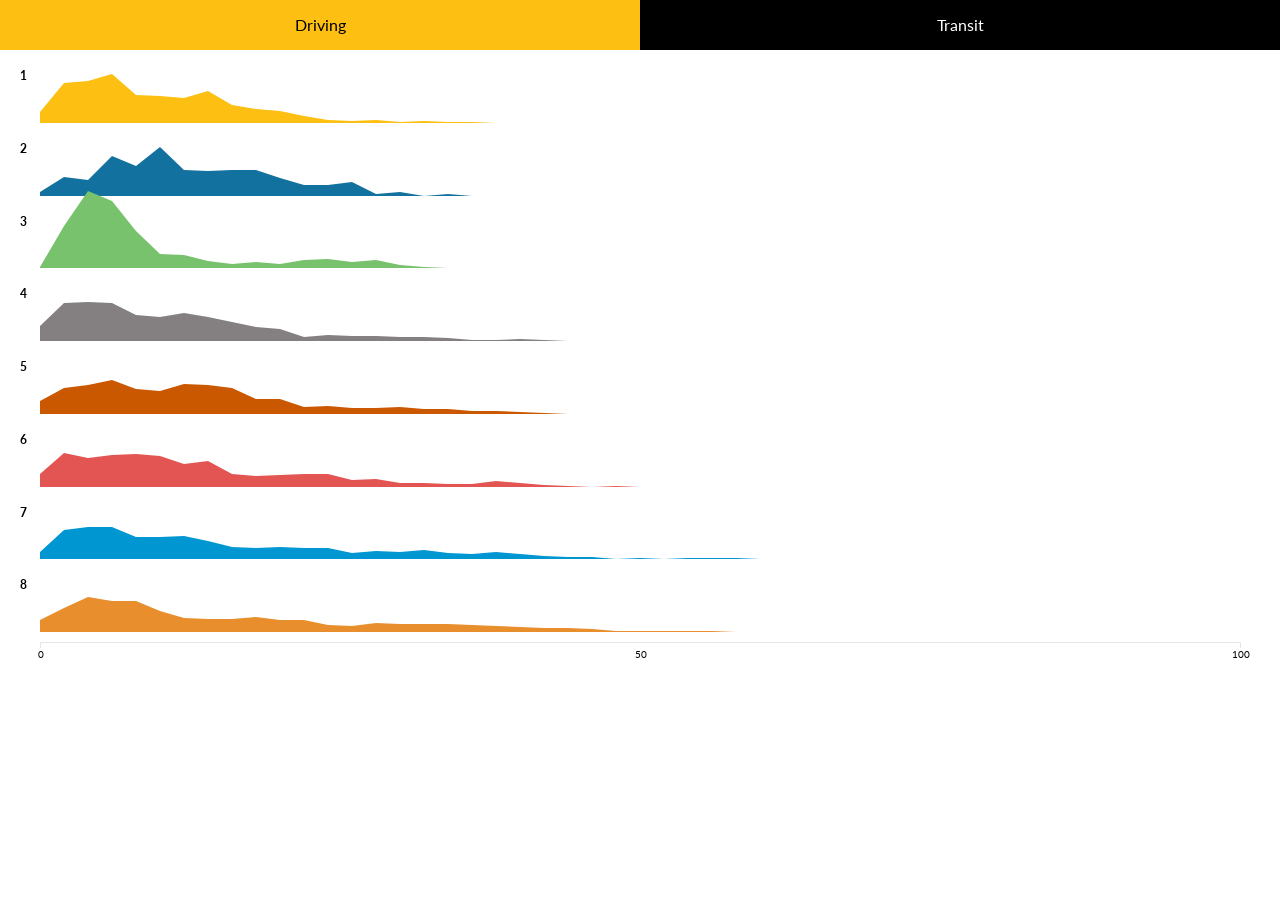
==== commit 850cadd1: "add movement to the ward distros" ====
--- a/allwarddistro.html
+++ b/allwarddistro.html
@@ -48,8 +48,8 @@
 
 <div id='map_container'>
     <div class="button-container">
-        <div class="button active">Driving</div>
-        <div class="button">Transit</div>
+        <div id="drive" class="button active">Driving</div>
+        <div id="transit" class="button">Transit</div>
     </div>
     <div id='map'></div>
 </div>
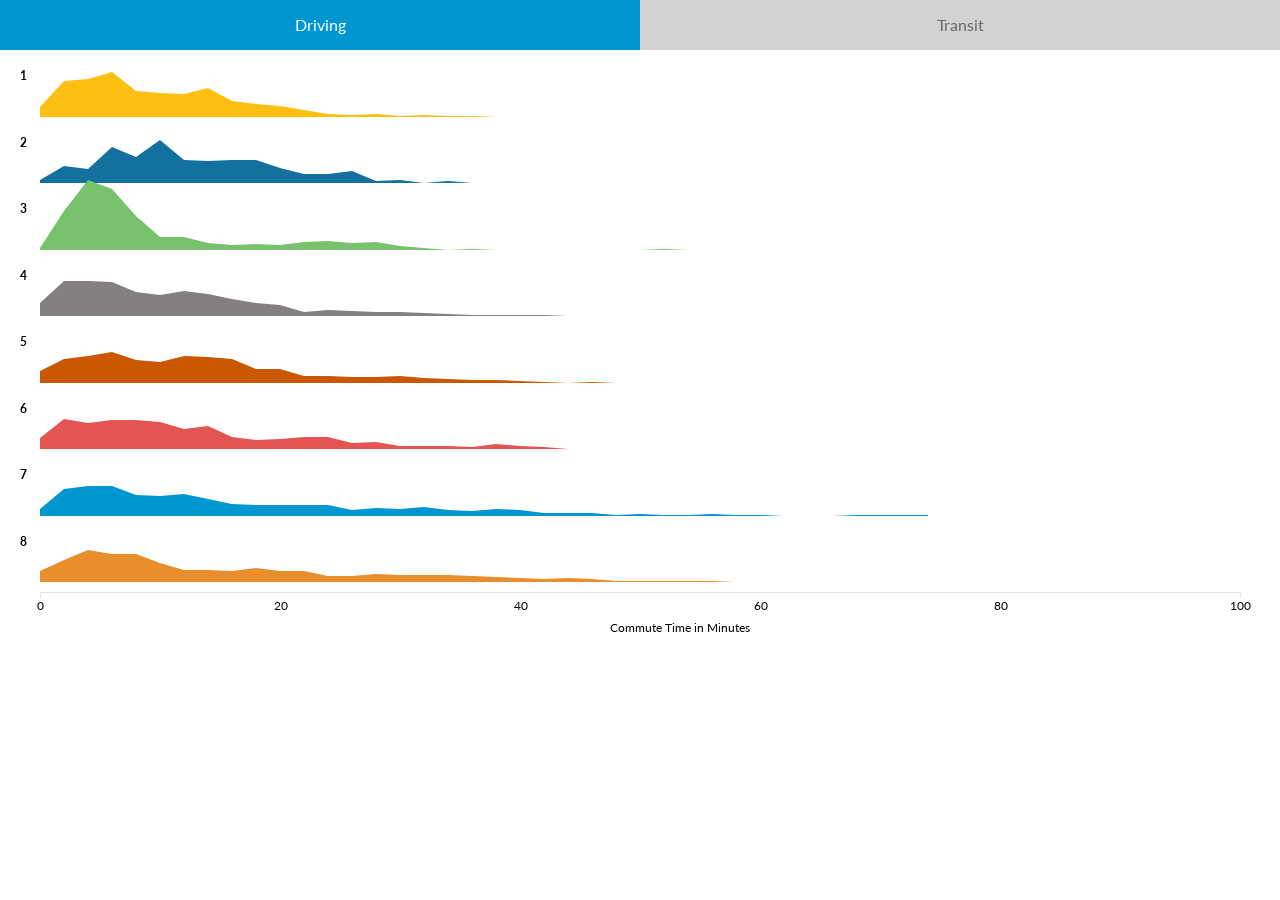
==== commit eb859918: "adjust icons and stuff" ====
--- a/allwarddistro.html
+++ b/allwarddistro.html
@@ -4,9 +4,7 @@
     <meta charset='utf-8' />
     <title>Ward Distributions</title>
     <meta name='viewport' content='initial-scale=1,maximum-scale=1,user-scalable=no' />
-    
-    <link href='stylesheets/css/mapbox-gl.css' rel='stylesheet' />
-    <link href="https://fonts.googleapis.com/css?family=Lato:300,400,700,300italic,400italic,700italic,900" rel="stylesheet" type="text/css">
+    <link href="https://fonts.googleapis.com/css?family=Lato:400,700" rel="stylesheet" type="text/css">
     <link href="stylesheets/css/allwardsdistro.css" rel='stylesheet' />
     <style type="text/css">
     	body {
@@ -20,8 +18,8 @@
         .button {
             width: 50%;
             height: 30px;
-            background-color: #000;
-            color: #fff;
+            background-color: #d2d2d2;
+            color: #696969;
             float: left;
             font-family: Lato;
             line-height: 120%;
@@ -31,9 +29,13 @@
             text-align: center;
         }
 
+        .button:hover {
+            background-color: #73bfe2
+        }
+
         .button.active {
-            background-color: #fdbf11;
-            color: #000;
+            background-color: #0096d2;
+            color: #fff;
         }
 
     </style>
--- a/stylesheets/css/allwardsdistro.css
+++ b/stylesheets/css/allwardsdistro.css
@@ -100,9 +100,10 @@
   font-weight: bold;
   text-align: left;
   color: #000000;
-}
-
-/* line 47, ../sass/_typography.scss */
+  margin-top: 48px;
+}
+
+/* line 48, ../sass/_typography.scss */
 .tagline {
   font-family: Lato;
   font-size: 18px;
@@ -112,7 +113,7 @@
   color: #000000;
 }
 
-/* line 57, ../sass/_typography.scss */
+/* line 58, ../sass/_typography.scss */
 p {
   font-family: Lato;
   font-size: 18px;
@@ -121,7 +122,7 @@
   color: #000000;
 }
 
-/* line 65, ../sass/_typography.scss */
+/* line 66, ../sass/_typography.scss */
 link {
   font-family: Lato;
   font-size: 18px;
@@ -131,7 +132,7 @@
   color: #0096d2;
 }
 
-/* line 74, ../sass/_typography.scss */
+/* line 75, ../sass/_typography.scss */
 .title-mobile {
   font-family: Lato;
   font-size: 16px;
@@ -141,7 +142,7 @@
   color: #000000;
 }
 
-/* line 83, ../sass/_typography.scss */
+/* line 84, ../sass/_typography.scss */
 h3 {
   font-family: Lato;
   font-size: 15px;
@@ -150,7 +151,7 @@
   color: #0096d2;
 }
 
-/* line 91, ../sass/_typography.scss */
+/* line 92, ../sass/_typography.scss */
 .subtitle {
   font-family: Lato;
   font-size: 14px;
@@ -158,7 +159,7 @@
   color: #000000;
 }
 
-/* line 98, ../sass/_typography.scss */
+/* line 99, ../sass/_typography.scss */
 .data-labels {
   font-family: Lato;
   font-size: 12px;
@@ -167,7 +168,7 @@
   color: #000000;
 }
 
-/* line 106, ../sass/_typography.scss */
+/* line 107, ../sass/_typography.scss */
 .x-and-y-axis-titles {
   font-family: Lato;
   font-size: 12px;
@@ -176,7 +177,7 @@
   color: #000000;
 }
 
-/* line 114, ../sass/_typography.scss */
+/* line 115, ../sass/_typography.scss */
 .p-small {
   font-family: Lato;
   font-size: 12px;
@@ -185,7 +186,7 @@
   color: #000000;
 }
 
-/* line 122, ../sass/_typography.scss */
+/* line 123, ../sass/_typography.scss */
 .key-labels {
   font-family: Lato;
   font-size: 12px;
@@ -193,7 +194,7 @@
   color: #000000;
 }
 
-/* line 129, ../sass/_typography.scss */
+/* line 130, ../sass/_typography.scss */
 .x-and-y-axis-labels {
   font-family: Lato;
   font-size: 12px;
@@ -201,7 +202,7 @@
   color: #000000;
 }
 
-/* line 136, ../sass/_typography.scss */
+/* line 137, ../sass/_typography.scss */
 .data-point-label {
   font-family: Lato;
   font-size: 11px;
@@ -209,7 +210,7 @@
   color: #000000;
 }
 
-/* line 143, ../sass/_typography.scss */
+/* line 144, ../sass/_typography.scss */
 .source-and-notes {
   font-family: Lato;
   font-size: 11px;
@@ -218,25 +219,25 @@
 }
 
 @media (max-width: 960px) {
-  /* line 157, ../sass/_typography.scss */
+  /* line 158, ../sass/_typography.scss */
   p {
     font-size: 16px;
     line-height: 1.5;
   }
 
-  /* line 161, ../sass/_typography.scss */
+  /* line 162, ../sass/_typography.scss */
   h1 {
     font-size: 24px;
   }
 
-  /* line 165, ../sass/_typography.scss */
+  /* line 166, ../sass/_typography.scss */
   h2 {
     font-size: 20px;
     line-height: 1.3;
     margin-bottom: 20px;
   }
 
-  /* line 171, ../sass/_typography.scss */
+  /* line 172, ../sass/_typography.scss */
   .tagline {
     font-size: 16px;
     line-height: 1.31;
@@ -334,22 +335,29 @@
 }
 
 /* line 62, ../sass/allwardsdistro.scss */
+.axis-label {
+  font-family: Lato;
+  font-size: 12px;
+  text-anchor: middle;
+}
+
+/* line 68, ../sass/allwardsdistro.scss */
 .hoverbox {
   fill: #fff;
 }
 
-/* line 66, ../sass/allwardsdistro.scss */
+/* line 72, ../sass/allwardsdistro.scss */
 .hoverbox.active {
   fill: #a2d4ec;
 }
 
-/* line 70, ../sass/allwardsdistro.scss */
+/* line 76, ../sass/allwardsdistro.scss */
 div.meanTime, div.name {
   position: fixed;
   font-family: Lato;
 }
 
-/* line 75, ../sass/allwardsdistro.scss */
+/* line 81, ../sass/allwardsdistro.scss */
 div.meanTime p, div.name p {
   font-size: 12px;
   text-align: center;
@@ -359,22 +367,22 @@
   line-height: 80%;
 }
 
-/* line 84, ../sass/allwardsdistro.scss */
+/* line 90, ../sass/allwardsdistro.scss */
 div.name {
   width: 70px;
 }
 
-/* line 88, ../sass/allwardsdistro.scss */
+/* line 94, ../sass/allwardsdistro.scss */
 div.meanTime {
   width: 100px;
 }
 
-/* line 92, ../sass/allwardsdistro.scss */
+/* line 98, ../sass/allwardsdistro.scss */
 div.name p {
   text-align: right;
 }
 
-/* line 96, ../sass/allwardsdistro.scss */
+/* line 102, ../sass/allwardsdistro.scss */
 div.meanTime h2 {
   font-size: 26px;
   text-align: center;
@@ -382,55 +390,56 @@
   padding: 0px;
 }
 
-/* line 103, ../sass/allwardsdistro.scss */
+/* line 109, ../sass/allwardsdistro.scss */
 .domain {
   stroke: #e6e5e5;
 }
 
-/* line 107, ../sass/allwardsdistro.scss */
+/* line 113, ../sass/allwardsdistro.scss */
 .tick line {
   display: none;
 }
 
-/* line 111, ../sass/allwardsdistro.scss */
+/* line 117, ../sass/allwardsdistro.scss */
 .tick text {
   font-family: Lato;
+  font-size: 12px;
 }
 
 @media (max-width: 307.2px) {
-  /* line 116, ../sass/allwardsdistro.scss */
+  /* line 123, ../sass/allwardsdistro.scss */
   #map_container {
     height: 300px;
   }
 
-  /* line 120, ../sass/allwardsdistro.scss */
+  /* line 127, ../sass/allwardsdistro.scss */
   #isPhone40 {
     display: block;
   }
 
-  /* line 124, ../sass/allwardsdistro.scss */
+  /* line 131, ../sass/allwardsdistro.scss */
   #isTablet40, #isDesktop40 {
     display: none;
   }
 }
 @media (max-width: 384px) {
-  /* line 130, ../sass/allwardsdistro.scss */
+  /* line 137, ../sass/allwardsdistro.scss */
   #map_container {
     height: 374px;
   }
 
-  /* line 134, ../sass/allwardsdistro.scss */
+  /* line 141, ../sass/allwardsdistro.scss */
   #isTablet {
     display: block;
   }
 
-  /* line 138, ../sass/allwardsdistro.scss */
+  /* line 145, ../sass/allwardsdistro.scss */
   #isPhone, #isDesktop {
     display: none;
   }
 }
 @media (max-width: 440px) {
-  /* line 145, ../sass/allwardsdistro.scss */
+  /* line 152, ../sass/allwardsdistro.scss */
   #map_container {
     height: 474px;
   }
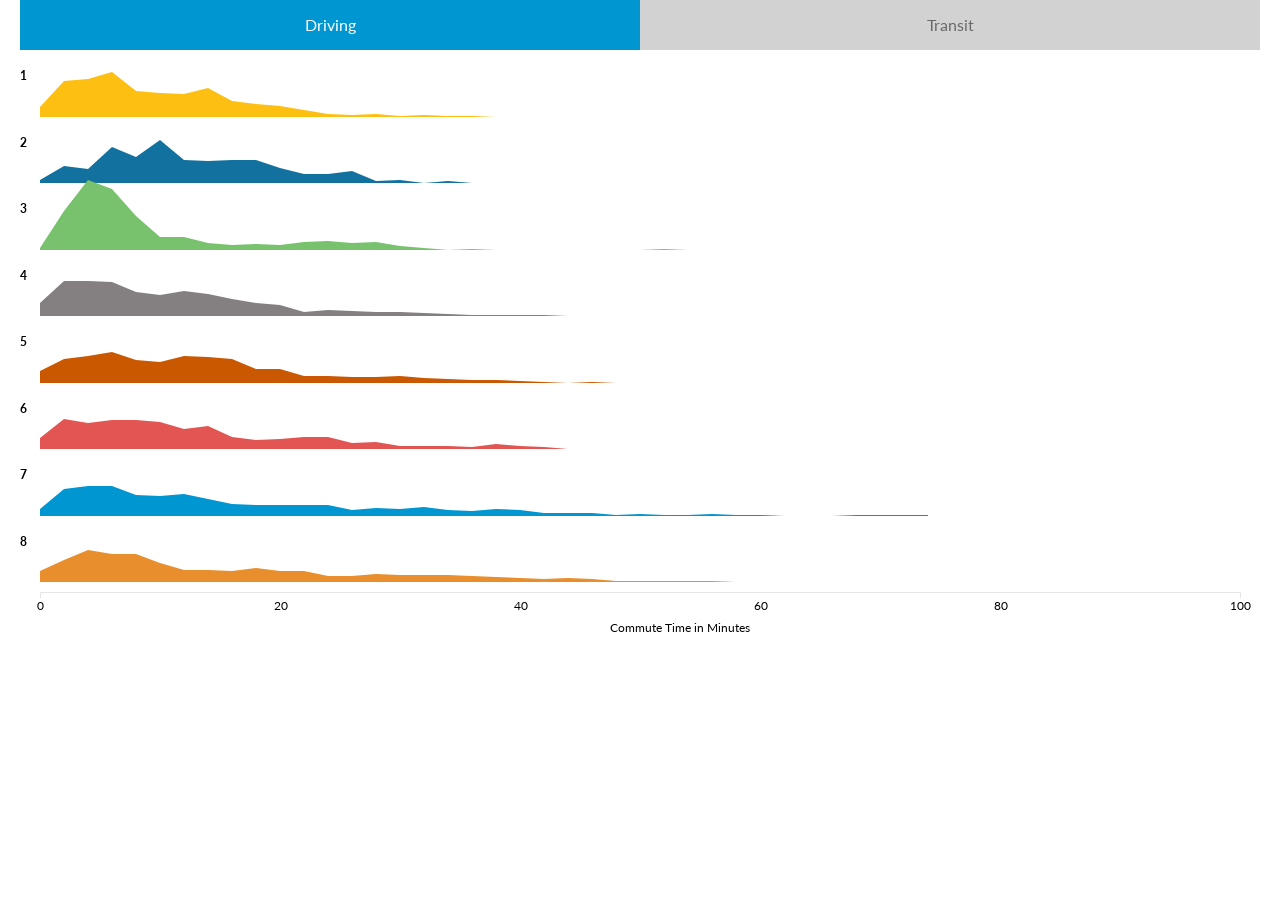
==== commit 57c6fbec: "style updates" ====
--- a/allwarddistro.html
+++ b/allwarddistro.html
@@ -16,7 +16,7 @@
         }
 
         .button {
-            width: 50%;
+            width: calc(50% - 20px);
             height: 30px;
             background-color: #d2d2d2;
             color: #696969;
@@ -30,12 +30,21 @@
         }
 
         .button:hover {
-            background-color: #73bfe2
+            background-color: #0096d2;
+            color: #fff;
         }
 
         .button.active {
             background-color: #0096d2;
             color: #fff;
+        }
+
+        #drive {
+            margin-left: 20px;
+        }
+
+        #transit {
+            margin-right: 20px;
         }
 
     </style>
--- a/stylesheets/css/allwardsdistro.css
+++ b/stylesheets/css/allwardsdistro.css
@@ -244,35 +244,19 @@
   }
 }
 /* line 4, ../sass/allwardsdistro.scss */
-#isPhone40, #isTablet40, #isDesktop40 {
-  display: none;
-  pointer-events: 5one;
-  width: 0;
-  height: 0;
-  position: fixed;
-  top: 0;
-  left: 0;
-}
-
-/* line 14, ../sass/allwardsdistro.scss */
-#isDesktop40 {
-  display: block;
-}
-
-/* line 18, ../sass/allwardsdistro.scss */
 html, body {
   padding: 0px;
   margin: 0px;
 }
 
-/* line 25, ../sass/allwardsdistro.scss */
+/* line 11, ../sass/allwardsdistro.scss */
 #map_container {
   position: relative;
   width: 100%;
   height: 632px;
 }
 
-/* line 32, ../sass/allwardsdistro.scss */
+/* line 18, ../sass/allwardsdistro.scss */
 #map {
   top: 50px;
   position: absolute;
@@ -280,84 +264,84 @@
   height: 100%;
 }
 
-/* line 40, ../sass/allwardsdistro.scss */
+/* line 26, ../sass/allwardsdistro.scss */
 svg {
   position: absolute;
   width: 100%;
   height: 100%;
 }
 
-/* line 46, ../sass/allwardsdistro.scss */
+/* line 32, ../sass/allwardsdistro.scss */
 .ward.distro.w1, .ward.wardmap.w1 {
   fill: #fdbf11;
 }
 
-/* line 47, ../sass/allwardsdistro.scss */
+/* line 33, ../sass/allwardsdistro.scss */
 .ward.distro.w2, .ward.wardmap.w2 {
   fill: #12719e;
 }
 
-/* line 48, ../sass/allwardsdistro.scss */
+/* line 34, ../sass/allwardsdistro.scss */
 .ward.distro.w3, .ward.wardmap.w3 {
   fill: #78c26d;
 }
 
-/* line 49, ../sass/allwardsdistro.scss */
+/* line 35, ../sass/allwardsdistro.scss */
 .ward.distro.w4, .ward.wardmap.w4 {
   fill: #848081;
 }
 
-/* line 50, ../sass/allwardsdistro.scss */
+/* line 36, ../sass/allwardsdistro.scss */
 .ward.distro.w5, .ward.wardmap.w5 {
   fill: #ca5800;
 }
 
-/* line 51, ../sass/allwardsdistro.scss */
+/* line 37, ../sass/allwardsdistro.scss */
 .ward.distro.w6, .ward.wardmap.w6 {
   fill: #e25552;
 }
 
-/* line 52, ../sass/allwardsdistro.scss */
+/* line 38, ../sass/allwardsdistro.scss */
 .ward.distro.w7, .ward.wardmap.w7 {
   fill: #0096d2;
 }
 
-/* line 53, ../sass/allwardsdistro.scss */
+/* line 39, ../sass/allwardsdistro.scss */
 .ward.distro.w8, .ward.wardmap.w8 {
   fill: #e88e2d;
 }
 
-/* line 56, ../sass/allwardsdistro.scss */
+/* line 42, ../sass/allwardsdistro.scss */
 .numYO {
   font-family: Lato;
   font-size: 12px;
   font-weight: 700;
 }
 
-/* line 62, ../sass/allwardsdistro.scss */
+/* line 48, ../sass/allwardsdistro.scss */
 .axis-label {
   font-family: Lato;
   font-size: 12px;
   text-anchor: middle;
 }
 
-/* line 68, ../sass/allwardsdistro.scss */
+/* line 54, ../sass/allwardsdistro.scss */
 .hoverbox {
   fill: #fff;
 }
 
-/* line 72, ../sass/allwardsdistro.scss */
+/* line 58, ../sass/allwardsdistro.scss */
 .hoverbox.active {
   fill: #a2d4ec;
 }
 
-/* line 76, ../sass/allwardsdistro.scss */
+/* line 62, ../sass/allwardsdistro.scss */
 div.meanTime, div.name {
   position: fixed;
   font-family: Lato;
 }
 
-/* line 81, ../sass/allwardsdistro.scss */
+/* line 67, ../sass/allwardsdistro.scss */
 div.meanTime p, div.name p {
   font-size: 12px;
   text-align: center;
@@ -367,22 +351,22 @@
   line-height: 80%;
 }
 
-/* line 90, ../sass/allwardsdistro.scss */
+/* line 76, ../sass/allwardsdistro.scss */
 div.name {
   width: 70px;
 }
 
-/* line 94, ../sass/allwardsdistro.scss */
+/* line 80, ../sass/allwardsdistro.scss */
 div.meanTime {
   width: 100px;
 }
 
-/* line 98, ../sass/allwardsdistro.scss */
+/* line 84, ../sass/allwardsdistro.scss */
 div.name p {
   text-align: right;
 }
 
-/* line 102, ../sass/allwardsdistro.scss */
+/* line 88, ../sass/allwardsdistro.scss */
 div.meanTime h2 {
   font-size: 26px;
   text-align: center;
@@ -390,56 +374,56 @@
   padding: 0px;
 }
 
-/* line 109, ../sass/allwardsdistro.scss */
+/* line 95, ../sass/allwardsdistro.scss */
 .domain {
   stroke: #e6e5e5;
 }
 
-/* line 113, ../sass/allwardsdistro.scss */
+/* line 99, ../sass/allwardsdistro.scss */
 .tick line {
   display: none;
 }
 
-/* line 117, ../sass/allwardsdistro.scss */
+/* line 103, ../sass/allwardsdistro.scss */
 .tick text {
   font-family: Lato;
   font-size: 12px;
 }
 
 @media (max-width: 307.2px) {
-  /* line 123, ../sass/allwardsdistro.scss */
+  /* line 111, ../sass/allwardsdistro.scss */
   #map_container {
     height: 300px;
   }
 
-  /* line 127, ../sass/allwardsdistro.scss */
+  /* line 115, ../sass/allwardsdistro.scss */
   #isPhone40 {
     display: block;
   }
 
-  /* line 131, ../sass/allwardsdistro.scss */
+  /* line 119, ../sass/allwardsdistro.scss */
   #isTablet40, #isDesktop40 {
     display: none;
   }
 }
 @media (max-width: 384px) {
-  /* line 137, ../sass/allwardsdistro.scss */
+  /* line 125, ../sass/allwardsdistro.scss */
   #map_container {
     height: 374px;
   }
 
-  /* line 141, ../sass/allwardsdistro.scss */
+  /* line 129, ../sass/allwardsdistro.scss */
   #isTablet {
     display: block;
   }
 
-  /* line 145, ../sass/allwardsdistro.scss */
+  /* line 133, ../sass/allwardsdistro.scss */
   #isPhone, #isDesktop {
     display: none;
   }
 }
 @media (max-width: 440px) {
-  /* line 152, ../sass/allwardsdistro.scss */
+  /* line 140, ../sass/allwardsdistro.scss */
   #map_container {
     height: 474px;
   }
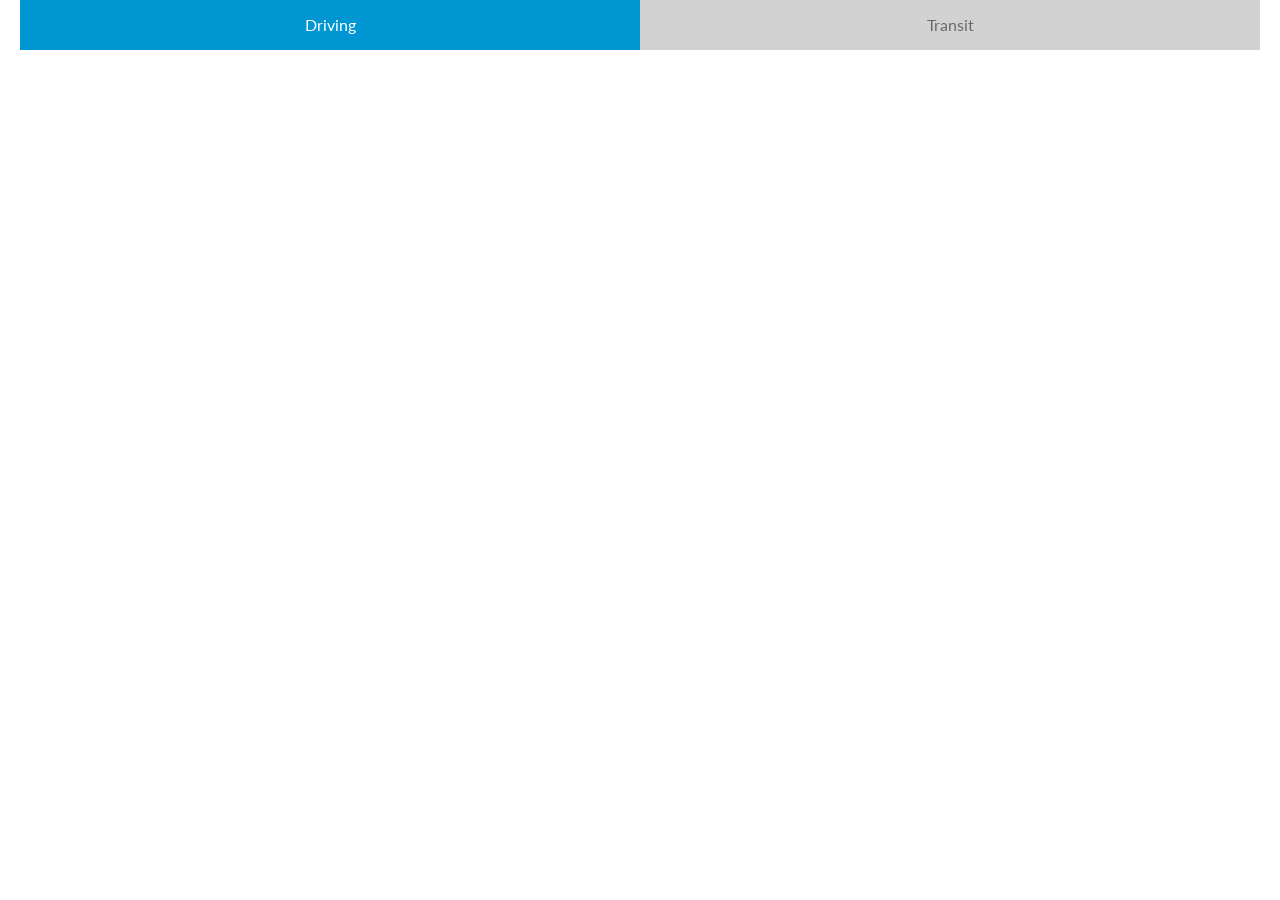
==== commit fcbfc52f: "completed copy edits from elizabeth" ====
--- a/allwarddistro.html
+++ b/allwarddistro.html
@@ -67,7 +67,7 @@
 <script src="js/lib/pym.min.js"></script>
 <script src="js/lib/d3.v4.min.js"></script>
 <script src="js/lib/jquery.min.js"></script>
-<script src="js/AllWardDistro.js"></script>
+<script src="js/allwarddistro.js"></script>
 
 </body>
 </html>
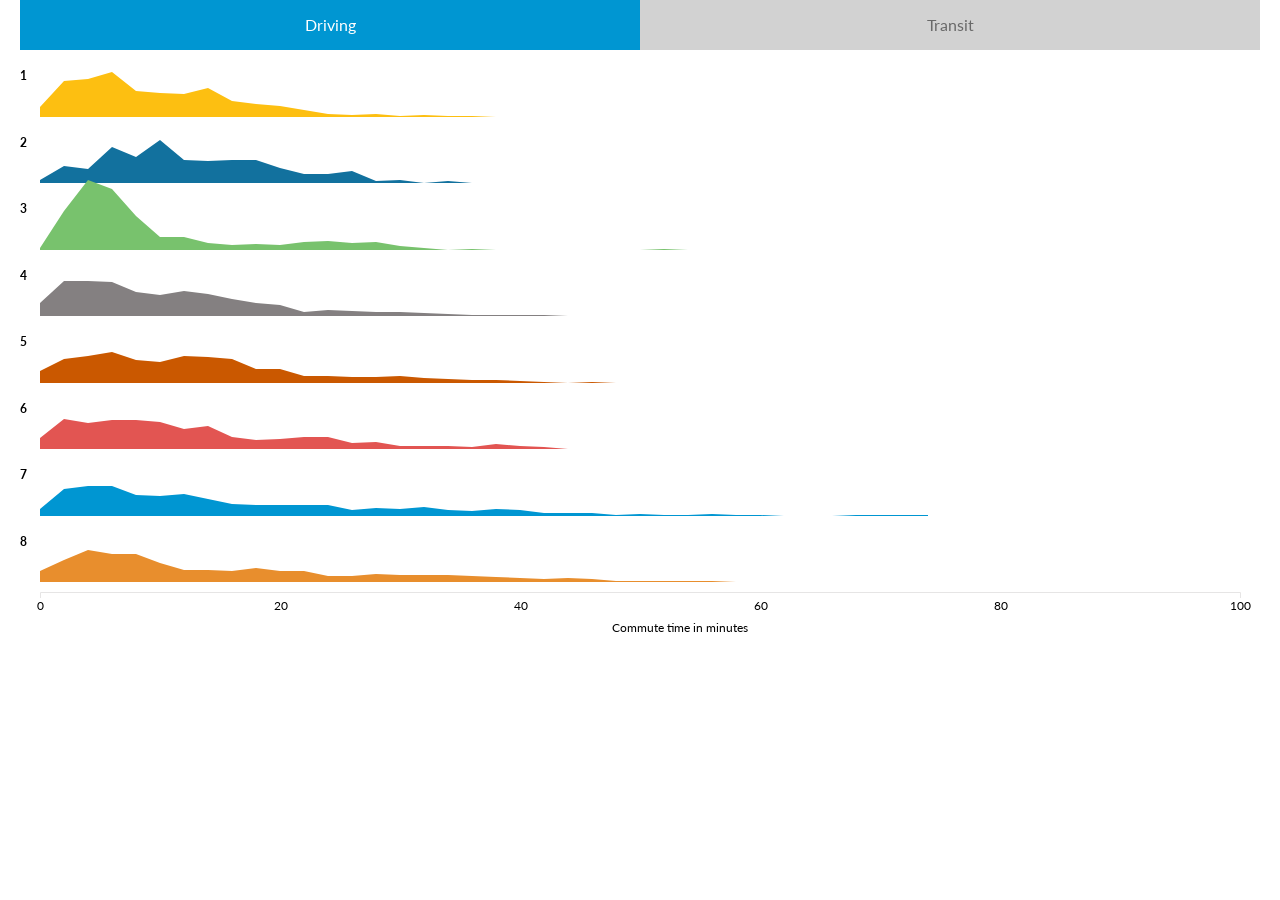
==== commit 641ed8f6: "change name and some style edits" ====
--- a/allwarddistro.html
+++ b/allwarddistro.html
@@ -67,7 +67,7 @@
 <script src="js/lib/pym.min.js"></script>
 <script src="js/lib/d3.v4.min.js"></script>
 <script src="js/lib/jquery.min.js"></script>
-<script src="js/allwarddistro.js"></script>
+<script src="js/allwardsdistro.js"></script>
 
 </body>
 </html>
